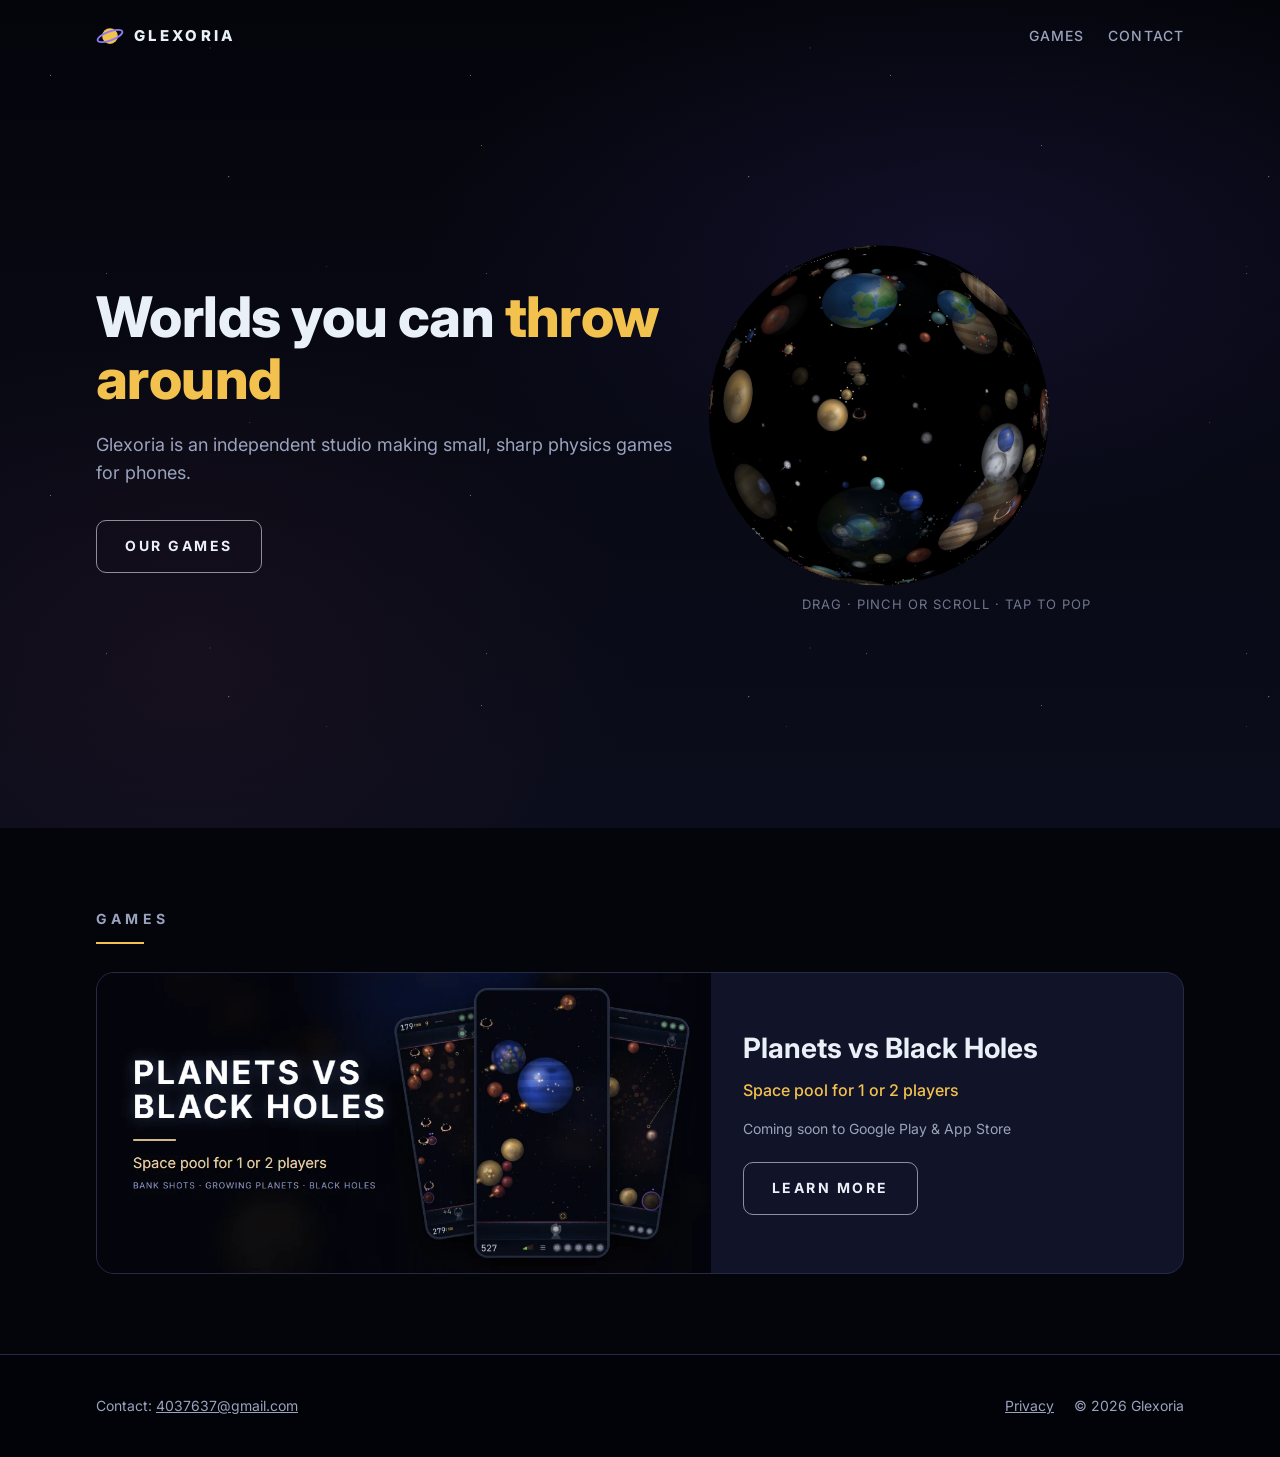
==== index.html @ c16aec9b "Сайт компании из Planets 8ba0f6f4" ====
<!doctype html>
<html lang="en">
<head>
<meta charset="utf-8">
<meta name="viewport" content="width=device-width, initial-scale=1">
<title>Glexoria</title>
<meta name="description" content="Glexoria is an independent studio making small, sharp physics games for phones.">
<link rel="icon" href="assets/icon.webp">
<link rel="preconnect" href="https://fonts.googleapis.com">
<link rel="preconnect" href="https://fonts.gstatic.com" crossorigin>
<link rel="stylesheet" href="https://fonts.googleapis.com/css2?family=Inter:wght@400;500;700;800&display=swap">
<link rel="stylesheet" href="style.css">
</head>
<body>

<header class="top">
  <div class="wrap">
    <a class="logo" href="index.html" aria-label="Glexoria home">
      <svg viewBox="0 0 32 32" aria-hidden="true">
        <circle cx="16" cy="16" r="9" fill="#f2c14e"/>
        <ellipse cx="16" cy="16" rx="15" ry="5" fill="none" stroke="#8b7cf6" stroke-width="2" transform="rotate(-20 16 16)"/>
      </svg>
      GLEXORIA
    </a>
    <nav class="nav">
      <a href="#games">Games</a>
      <a href="#contact">Contact</a>
    </nav>
  </div>
</header>

<main>
  <div class="hero">
    <div class="stars"></div>
    <div class="wrap">
      <div>
        <h1>Worlds you can <em>throw around</em></h1>
        <p>Glexoria is an independent studio making small, sharp physics games for phones.</p>
        <a class="button" href="#games">Our games</a>
      </div>
      <div class="globe-cell">
        <div class="globe-home" id="globe-home"></div>
        <div class="hint">DRAG · PINCH OR SCROLL · TAP TO POP</div>
      </div>
    </div>
  </div>

  <section id="games">
    <div class="wrap">
      <h2 class="label">Games</h2>
      <a class="game-card" href="planets/index.html">
        <img src="assets/feature.webp" alt="Planets vs Black Holes" width="1024" height="500">
        <div class="body">
          <h3>Planets vs Black Holes</h3>
          <p class="sub">Space pool for 1 or 2 players</p>
          <p class="soon">Coming soon to Google Play &amp; App Store</p>
          <span class="button">Learn more</span>
        </div>
      </a>
    </div>
  </section>
</main>

<footer class="foot" id="contact">
  <div class="wrap">
    <div>Contact: <a href="mailto:4037637@gmail.com">4037637@gmail.com</a></div>
    <div class="links">
      <a href="https://glexoria.com/planets/privacy">Privacy</a>
      <span>© 2026 Glexoria</span>
    </div>
  </div>
</footer>

<script src="globe.js"></script>
</body>
</html>
---- style.css ----
:root {
  --bg: #04050b;
  --bg-2: #0b0d1c;
  --panel: #111428;
  --line: #262b45;
  --text: #eaf0f8;
  --muted: #9aa3bd;
  --accent: #f2c14e;
  --violet: #8b7cf6;
  --gutter: 16px;
  --wide: 1120px;
}

* {
  box-sizing: border-box;
}

html {
  scroll-behavior: smooth;
}

body {
  margin: 0;
  background: var(--bg);
  color: var(--text);
  font:
    16px / 1.6 "Inter",
    system-ui,
    sans-serif;
  -webkit-font-smoothing: antialiased;
  overflow-x: hidden;
}

a {
  color: inherit;
}

img {
  display: block;
  max-width: 100%;
  height: auto;
}

.wrap {
  width: 100%;
  max-width: var(--wide);
  margin: 0 auto;
  padding: 0 var(--gutter);
}

/* Звёзды: три слоя точек градиентами, без картинок. */
.stars {
  position: absolute;
  inset: 0;
  pointer-events: none;
  background:
    radial-gradient(1px 1px at 12% 18%, #fff8, transparent 60%),
    radial-gradient(1px 1px at 28% 72%, #fff6, transparent 60%),
    radial-gradient(1.5px 1.5px at 44% 34%, #fffa, transparent 60%),
    radial-gradient(1px 1px at 63% 12%, #fff7, transparent 60%),
    radial-gradient(1px 1px at 71% 58%, #fff5, transparent 60%),
    radial-gradient(1.5px 1.5px at 86% 26%, #f2c14e99, transparent 60%),
    radial-gradient(1px 1px at 92% 80%, #fff6, transparent 60%),
    radial-gradient(1px 1px at 8% 90%, #fff5, transparent 60%),
    radial-gradient(1px 1px at 52% 88%, #fff4, transparent 60%),
    radial-gradient(1.5px 1.5px at 35% 8%, #8b7cf699, transparent 60%),
    radial-gradient(60% 50% at 75% 30%, #2a1f5a55, transparent 70%),
    radial-gradient(50% 60% at 15% 80%, #3a1a2a44, transparent 70%);
  background-size:
    420px 420px,
    380px 380px,
    520px 520px,
    300px 300px,
    460px 460px,
    560px 560px,
    340px 340px,
    400px 400px,
    480px 480px,
    600px 600px,
    100% 100%,
    100% 100%;
  background-repeat:
    repeat, repeat, repeat, repeat, repeat, repeat, repeat, repeat, repeat, repeat, no-repeat,
    no-repeat;
}

/* Шапка */
.top {
  position: absolute;
  top: 0;
  left: 0;
  right: 0;
  z-index: 5;
}

.top .wrap {
  display: flex;
  align-items: center;
  justify-content: space-between;
  height: 72px;
}

.logo {
  display: flex;
  align-items: center;
  gap: 10px;
  text-decoration: none;
  font-weight: 800;
  letter-spacing: 0.22em;
  font-size: 15px;
}

.logo svg {
  width: 28px;
  height: 28px;
}

.nav {
  display: flex;
  gap: 24px;
}

.nav a {
  text-decoration: none;
  color: var(--muted);
  font-size: 14px;
  font-weight: 500;
  letter-spacing: 0.08em;
  text-transform: uppercase;
}

.nav a:hover {
  color: var(--text);
}

/* Hero главной */
.hero {
  position: relative;
  min-height: 92vh;
  display: flex;
  align-items: center;
  padding: 96px 0 64px;
  background: linear-gradient(180deg, var(--bg) 0%, var(--bg-2) 100%);
  overflow: hidden;
}

.hero .wrap {
  position: relative;
  display: grid;
  grid-template-columns: 1.1fr 0.9fr;
  align-items: center;
  gap: 32px;
}

.hero h1 {
  margin: 0 0 20px;
  font-size: clamp(32px, 5vw, 56px);
  line-height: 1.1;
  font-weight: 800;
  letter-spacing: -0.01em;
}

.hero h1 em {
  font-style: normal;
  color: var(--accent);
}

.hero p {
  margin: 0 0 32px;
  max-width: 34em;
  color: var(--muted);
  font-size: 18px;
}

.globe-home {
  justify-self: center;
  width: min(340px, 70vw);
  aspect-ratio: 1;
}

.hint {
  margin-top: 8px;
  text-align: center;
  color: var(--muted);
  font-size: 13px;
  letter-spacing: 0.08em;
  opacity: 0.7;
}

.button {
  display: inline-block;
  padding: 14px 28px;
  border: 1px solid #c8cfe0aa;
  border-radius: 10px;
  text-decoration: none;
  font-weight: 700;
  font-size: 14px;
  letter-spacing: 0.18em;
  text-transform: uppercase;
  transition:
    background 0.2s,
    border-color 0.2s;
}

.button:hover {
  background: #ffffff12;
  border-color: var(--text);
}

.button.solid {
  background: var(--accent);
  border-color: var(--accent);
  color: #141006;
}

.button.solid:hover {
  background: #ffd36b;
}

/* Секции */
section {
  padding: 80px 0;
}

.label {
  margin: 0 0 28px;
  font-size: 14px;
  font-weight: 700;
  letter-spacing: 0.3em;
  text-transform: uppercase;
  color: var(--muted);
}

.label::after {
  content: "";
  display: block;
  width: 48px;
  height: 2px;
  margin-top: 12px;
  background: var(--accent);
}

/* Карточка игры */
.game-card {
  display: grid;
  grid-template-columns: 1.3fr 1fr;
  overflow: hidden;
  border: 1px solid var(--line);
  border-radius: 18px;
  background: var(--panel);
  text-decoration: none;
  transition:
    border-color 0.2s,
    transform 0.2s;
}

.game-card:hover {
  border-color: #4a5280;
  transform: translateY(-2px);
}

.game-card img {
  width: 100%;
  height: 100%;
  object-fit: cover;
}

.game-card .body {
  display: flex;
  flex-direction: column;
  justify-content: center;
  gap: 14px;
  padding: 32px;
}

.game-card h3 {
  margin: 0;
  font-size: 28px;
  line-height: 1.15;
}

.game-card .sub {
  margin: 0;
  color: var(--accent);
  font-weight: 500;
}

.game-card .soon {
  margin: 0;
  color: var(--muted);
  font-size: 14px;
}

.game-card .button {
  align-self: flex-start;
  margin-top: 8px;
}

/* Страница игры */
.game-hero {
  position: relative;
  padding: 120px 0 56px;
  background: linear-gradient(180deg, var(--bg) 0%, var(--bg-2) 100%);
  overflow: hidden;
}

.game-hero .wrap {
  position: relative;
  display: flex;
  align-items: center;
  gap: 32px;
}

.game-hero .icon {
  width: 132px;
  height: 132px;
  flex: none;
  border-radius: 28px;
  box-shadow: 0 12px 48px #8b7cf633;
}

.game-hero h1 {
  margin: 0 0 6px;
  font-size: clamp(30px, 5vw, 48px);
  line-height: 1.1;
  font-weight: 800;
}

.game-hero .sub {
  margin: 0 0 22px;
  color: var(--accent);
  font-size: 18px;
  font-weight: 500;
}

.stores {
  display: flex;
  flex-wrap: wrap;
  gap: 12px;
}

.store {
  display: flex;
  align-items: center;
  gap: 10px;
  padding: 10px 18px 10px 14px;
  border: 1px solid var(--line);
  border-radius: 12px;
  background: #000;
  cursor: default;
}

.store svg {
  width: 24px;
  height: 24px;
  flex: none;
}

.store small {
  display: block;
  font-size: 10px;
  letter-spacing: 0.12em;
  text-transform: uppercase;
  color: var(--muted);
  line-height: 1.2;
}

.store b {
  display: block;
  font-size: 17px;
  line-height: 1.2;
}

section.about {
  padding-bottom: 0;
}

.about p {
  max-width: 46em;
  margin: 0 0 16px;
  font-size: 18px;
  color: #c9d0e2;
}

.shots {
  display: grid;
  grid-template-columns: repeat(5, 1fr);
  gap: 16px;
}

.shots img {
  width: 100%;
  height: auto;
  border: 1px solid var(--line);
  border-radius: 14px;
  background: #000;
}

.features {
  display: grid;
  grid-template-columns: repeat(3, 1fr);
  gap: 16px;
  margin: 0;
  padding: 0;
  list-style: none;
}

.features li {
  padding: 22px;
  border: 1px solid var(--line);
  border-radius: 14px;
  background: var(--panel);
}

.features b {
  display: block;
  margin-bottom: 6px;
  font-size: 17px;
}

.features span {
  color: var(--muted);
  font-size: 15px;
}

.legal {
  display: flex;
  flex-wrap: wrap;
  gap: 24px;
}

.legal a {
  color: var(--muted);
}

.legal a:hover {
  color: var(--text);
}

/* Подвал */
.foot {
  padding: 40px 0;
  border-top: 1px solid var(--line);
  background: #020308;
  color: var(--muted);
  font-size: 14px;
}

.foot .wrap {
  display: flex;
  flex-wrap: wrap;
  align-items: center;
  justify-content: space-between;
  gap: 16px;
}

.foot a {
  color: var(--muted);
}

.foot a:hover {
  color: var(--text);
}

.foot .links {
  display: flex;
  flex-wrap: wrap;
  gap: 20px;
}

/* Шар поверх всей страницы: ловит палец только в своём круге (`.globe-hit`). */
.globe-canvas {
  position: fixed;
  inset: 0;
  width: 100vw;
  height: 100vh;
  z-index: 20;
  pointer-events: none;
}

.globe-hit {
  position: fixed;
  z-index: 21;
  border-radius: 50%;
  touch-action: none;
  cursor: grab;
}

.globe-hit:active {
  cursor: grabbing;
}

@media (max-width: 860px) {
  .hero {
    min-height: 0;
    padding-top: 88px;
  }
  .hero .wrap {
    grid-template-columns: 1fr;
    text-align: center;
  }
  .hero .globe-cell {
    order: -1;
  }
  .hero p {
    margin-left: auto;
    margin-right: auto;
  }
  .globe-home {
    width: min(240px, 62vw);
  }
  .game-card {
    grid-template-columns: 1fr;
  }
  .game-card .body {
    padding: 24px;
  }
  .features {
    grid-template-columns: 1fr;
  }
  .game-hero {
    padding-top: 96px;
  }
  .game-hero .wrap {
    flex-direction: column;
    align-items: flex-start;
    gap: 20px;
  }
  .game-hero .icon {
    width: 96px;
    height: 96px;
    border-radius: 22px;
  }
  .shots {
    display: flex;
    overflow-x: auto;
    gap: 12px;
    scroll-snap-type: x mandatory;
    scrollbar-width: none;
    cursor: grab;
  }
  .shots::-webkit-scrollbar {
    display: none;
  }
  .shots img {
    flex: none;
    width: 62vw;
    max-width: 260px;
    scroll-snap-align: start;
  }
  section {
    padding: 56px 0;
  }
  .nav {
    gap: 16px;
  }
}
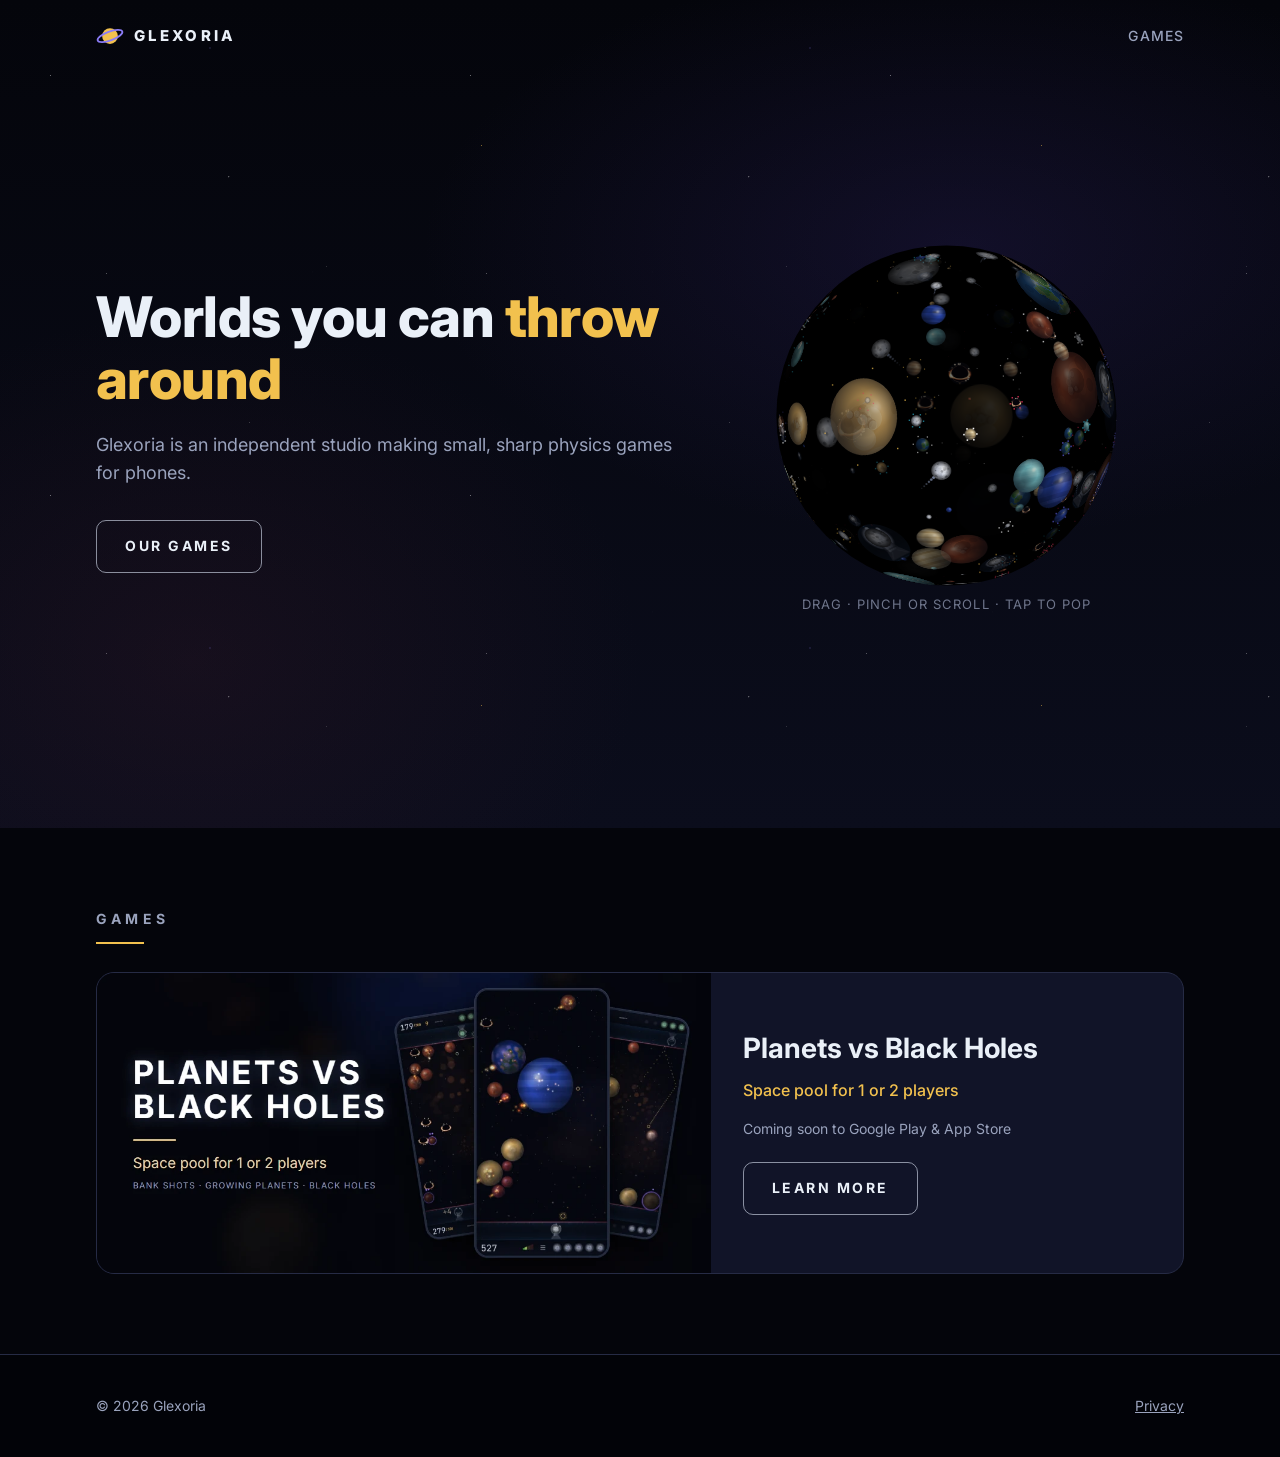
==== commit f21d680d: "Сайт компании из Planets 8481a886" ====
--- a/index.html
+++ b/index.html
@@ -24,7 +24,6 @@
     </a>
     <nav class="nav">
       <a href="#games">Games</a>
-      <a href="#contact">Contact</a>
     </nav>
   </div>
 </header>
@@ -61,12 +60,11 @@
   </section>
 </main>
 
-<footer class="foot" id="contact">
+<footer class="foot">
   <div class="wrap">
-    <div>Contact: <a href="mailto:4037637@gmail.com">4037637@gmail.com</a></div>
+    <span>© 2026 Glexoria</span>
     <div class="links">
       <a href="https://glexoria.com/planets/privacy">Privacy</a>
-      <span>© 2026 Glexoria</span>
     </div>
   </div>
 </footer>
--- a/style.css
+++ b/style.css
@@ -173,7 +173,7 @@
 }
 
 .globe-home {
-  justify-self: center;
+  margin: 0 auto;
   width: min(340px, 70vw);
   aspect-ratio: 1;
 }
@@ -471,9 +471,8 @@
 /* Шар поверх всей страницы: ловит палец только в своём круге (`.globe-hit`). */
 .globe-canvas {
   position: fixed;
-  inset: 0;
-  width: 100vw;
-  height: 100vh;
+  top: 0;
+  left: 0;
   z-index: 20;
   pointer-events: none;
 }
